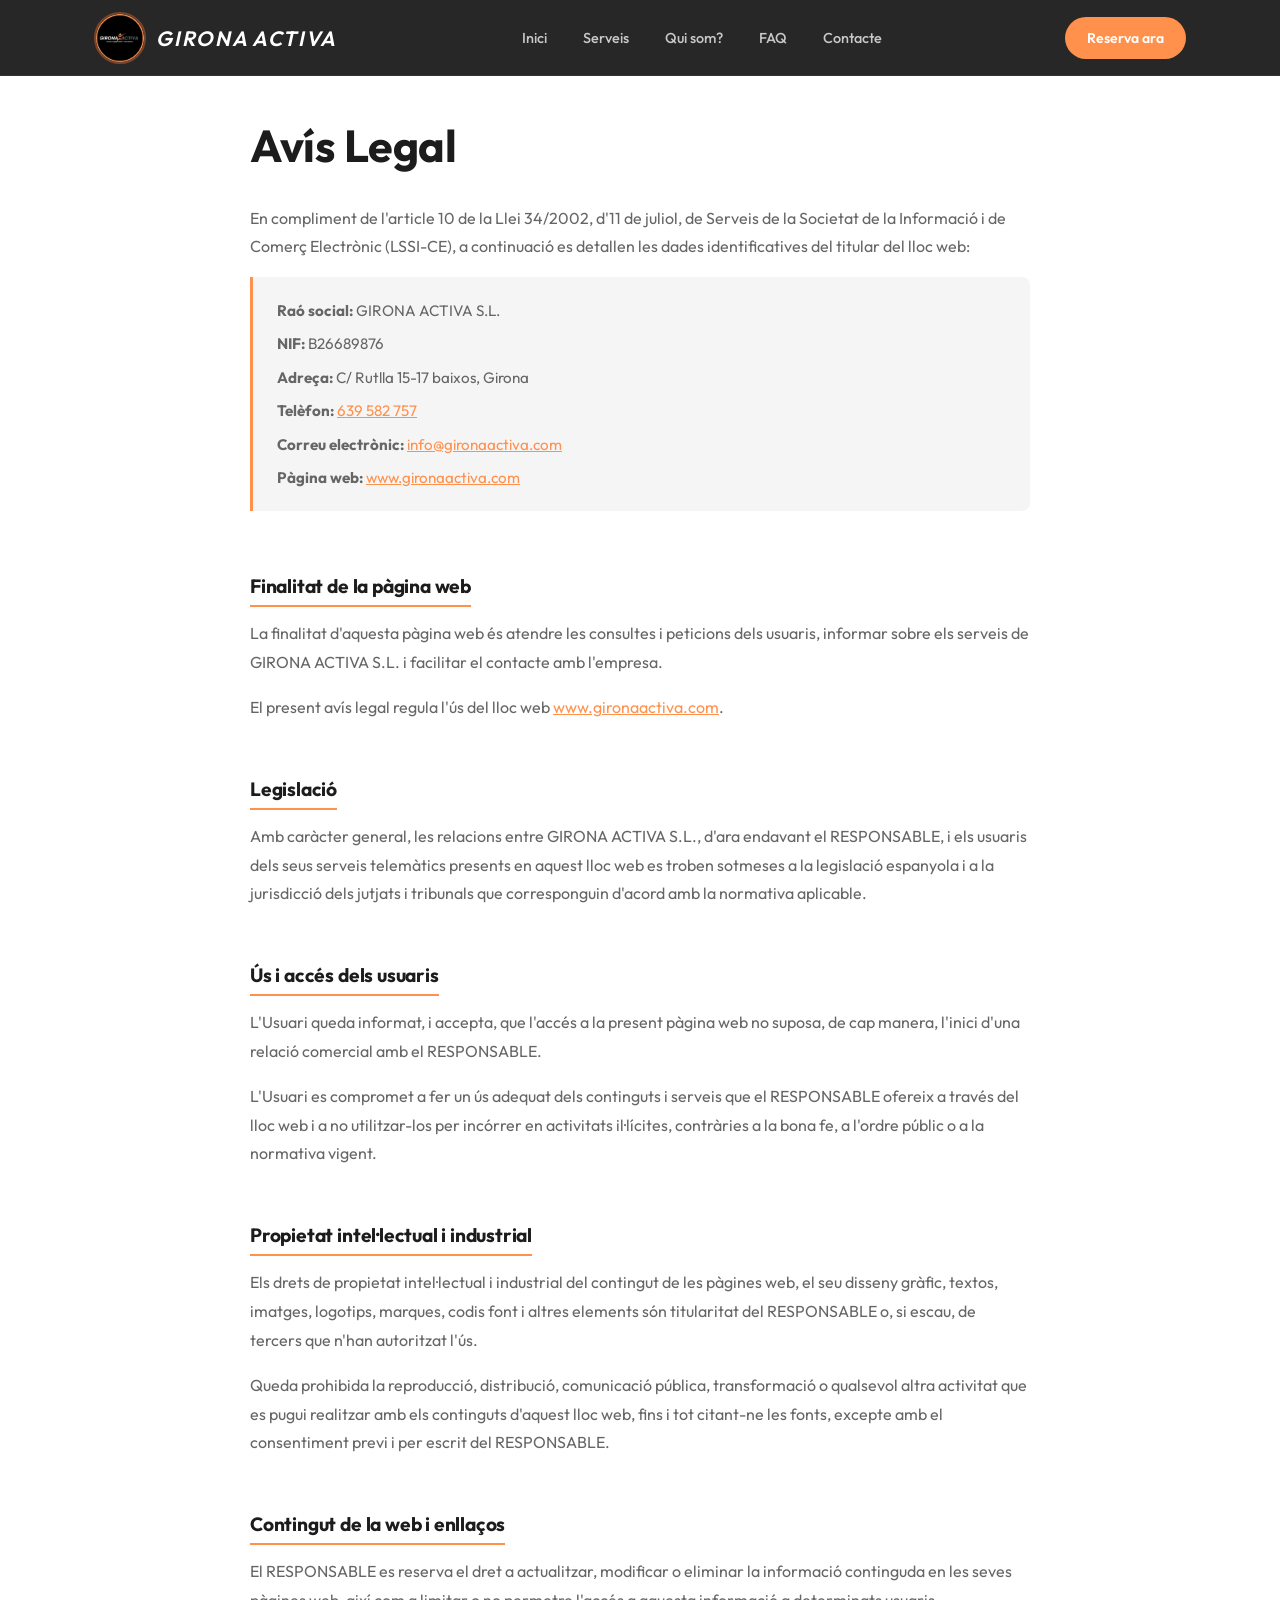
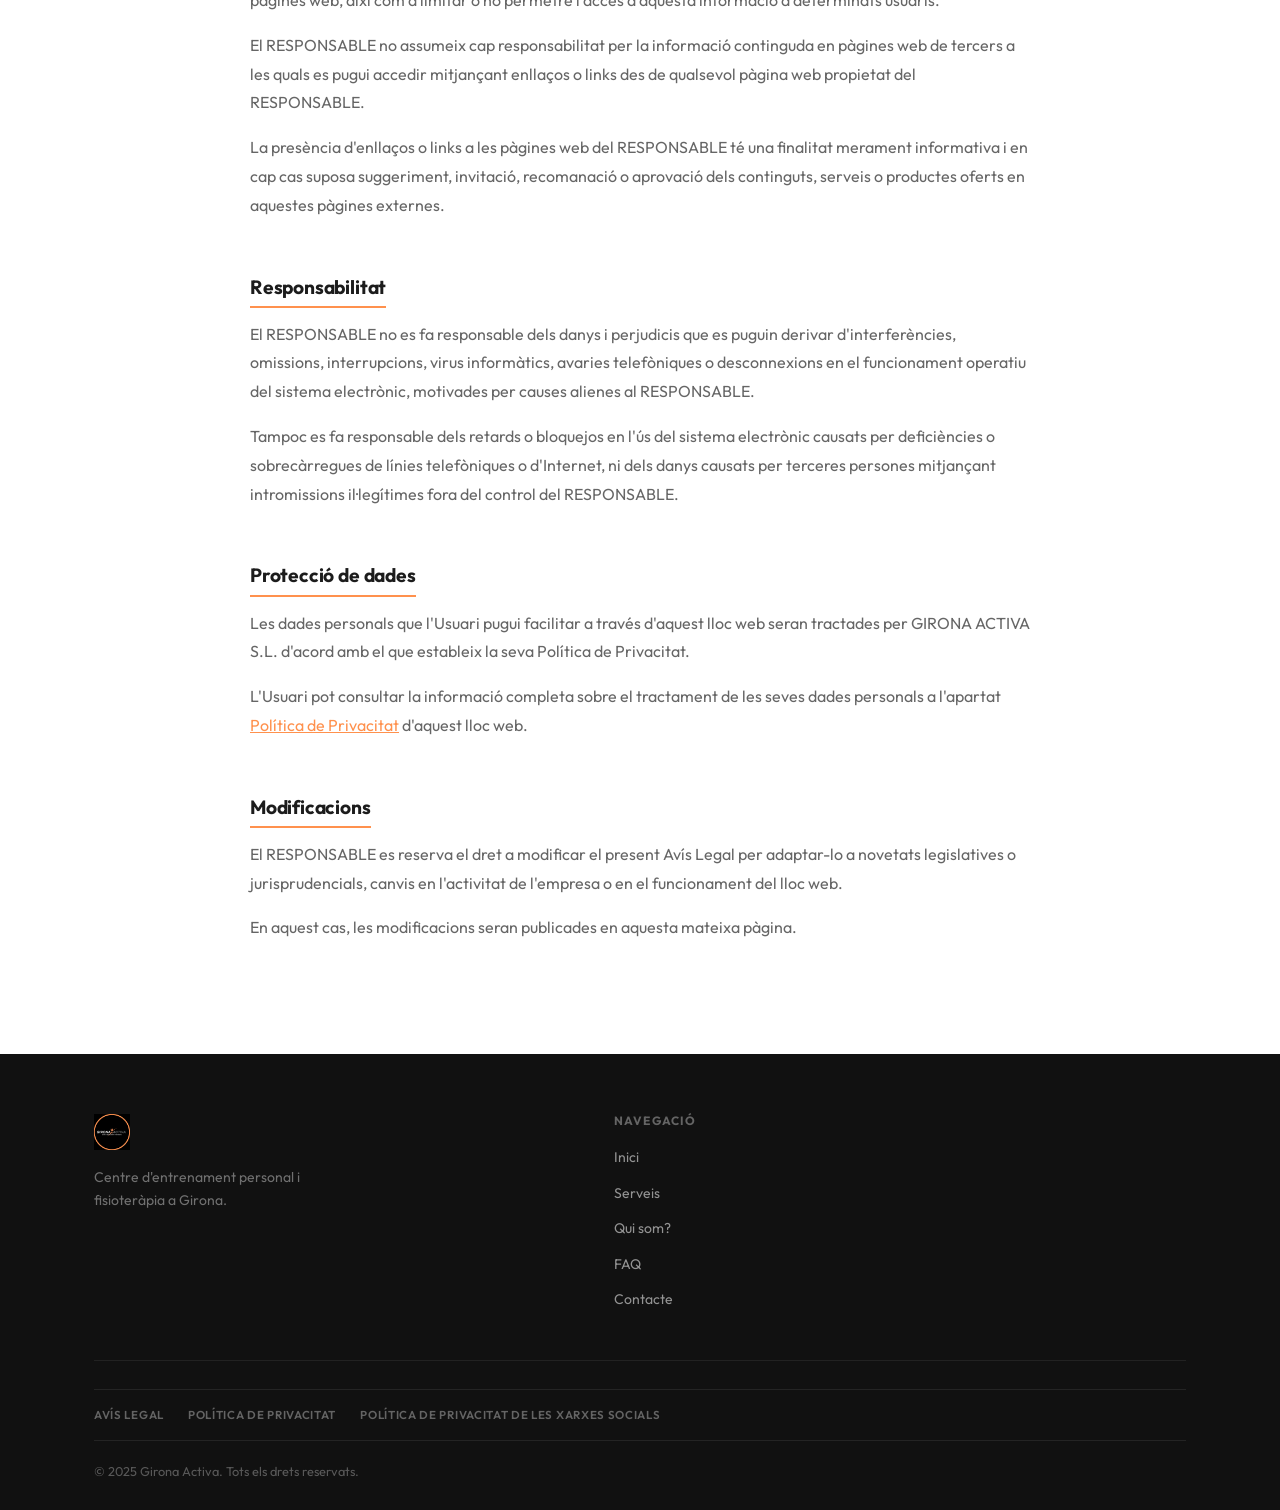
==== avis-legal.html @ 13e56f67 "feat: pàgina Avís Legal + link al footer de totes les pàgines" ====
<!DOCTYPE html>
<html lang="ca">
<head>
  <meta charset="UTF-8" />
  <meta name="viewport" content="width=device-width, initial-scale=1.0" />
  <title>Avís Legal | Girona Activa</title>
  <link rel="icon" href="images/cropped-gironaactivalog.png" />
  <link rel="preconnect" href="https://fonts.googleapis.com" />
  <link rel="preconnect" href="https://fonts.gstatic.com" crossorigin />
  <link href="https://fonts.googleapis.com/css2?family=Outfit:wght@300;400;500;600;700;800&display=swap" rel="stylesheet" />
  <link rel="stylesheet" href="styles.css" />
</head>
<body>

  <!-- NAVBAR -->
  <nav class="navbar">
    <div class="container navbar__inner">
      <a href="index.html" class="navbar__logo">
        <img src="images/cropped-gironaactivalog.png" alt="Girona Activa" />
        <span class="navbar__logo-text">Girona Activa</span>
      </a>
      <ul class="navbar__links" id="nav-links">
        <li><a href="index.html#inici">Inici</a></li>
        <li><a href="index.html#serveis">Serveis</a></li>
        <li><a href="index.html#qui-som">Qui som?</a></li>
        <li><a href="index.html#faq">FAQ</a></li>
        <li><a href="index.html#contacte">Contacte</a></li>
      </ul>
      <a href="index.html#contacte" class="navbar__cta">Reserva ara</a>
      <button class="navbar__toggle" id="nav-toggle" aria-label="Menú">
        <span></span><span></span><span></span>
      </button>
    </div>
  </nav>

  <!-- CONTINGUT -->
  <section class="section politica-section">
    <div class="container">
      <div class="politica__content">

        <h1>Avís Legal</h1>

        <p>En compliment de l'article 10 de la Llei 34/2002, d'11 de juliol, de Serveis de la Societat de la Informació i de Comerç Electrònic (LSSI-CE), a continuació es detallen les dades identificatives del titular del lloc web:</p>

        <div class="politica__contact-box">
          <p><strong>Raó social:</strong> GIRONA ACTIVA S.L.</p>
          <p><strong>NIF:</strong> B26689876</p>
          <p><strong>Adreça:</strong> C/ Rutlla 15-17 baixos, Girona</p>
          <p><strong>Telèfon:</strong> <a href="tel:+34639582757">639 582 757</a></p>
          <p><strong>Correu electrònic:</strong> <a href="mailto:info@gironaactiva.com">info@gironaactiva.com</a></p>
          <p><strong>Pàgina web:</strong> <a href="https://www.gironaactiva.com" target="_blank" rel="noopener noreferrer">www.gironaactiva.com</a></p>
        </div>

        <h2>Finalitat de la pàgina web</h2>
        <p>La finalitat d'aquesta pàgina web és atendre les consultes i peticions dels usuaris, informar sobre els serveis de GIRONA ACTIVA S.L. i facilitar el contacte amb l'empresa.</p>
        <p>El present avís legal regula l'ús del lloc web <a href="https://www.gironaactiva.com" target="_blank" rel="noopener noreferrer">www.gironaactiva.com</a>.</p>

        <h2>Legislació</h2>
        <p>Amb caràcter general, les relacions entre GIRONA ACTIVA S.L., d'ara endavant el RESPONSABLE, i els usuaris dels seus serveis telemàtics presents en aquest lloc web es troben sotmeses a la legislació espanyola i a la jurisdicció dels jutjats i tribunals que corresponguin d'acord amb la normativa aplicable.</p>

        <h2>Ús i accés dels usuaris</h2>
        <p>L'Usuari queda informat, i accepta, que l'accés a la present pàgina web no suposa, de cap manera, l'inici d'una relació comercial amb el RESPONSABLE.</p>
        <p>L'Usuari es compromet a fer un ús adequat dels continguts i serveis que el RESPONSABLE ofereix a través del lloc web i a no utilitzar-los per incórrer en activitats il·lícites, contràries a la bona fe, a l'ordre públic o a la normativa vigent.</p>

        <h2>Propietat intel·lectual i industrial</h2>
        <p>Els drets de propietat intel·lectual i industrial del contingut de les pàgines web, el seu disseny gràfic, textos, imatges, logotips, marques, codis font i altres elements són titularitat del RESPONSABLE o, si escau, de tercers que n'han autoritzat l'ús.</p>
        <p>Queda prohibida la reproducció, distribució, comunicació pública, transformació o qualsevol altra activitat que es pugui realitzar amb els continguts d'aquest lloc web, fins i tot citant-ne les fonts, excepte amb el consentiment previ i per escrit del RESPONSABLE.</p>

        <h2>Contingut de la web i enllaços</h2>
        <p>El RESPONSABLE es reserva el dret a actualitzar, modificar o eliminar la informació continguda en les seves pàgines web, així com a limitar o no permetre l'accés a aquesta informació a determinats usuaris.</p>
        <p>El RESPONSABLE no assumeix cap responsabilitat per la informació continguda en pàgines web de tercers a les quals es pugui accedir mitjançant enllaços o links des de qualsevol pàgina web propietat del RESPONSABLE.</p>
        <p>La presència d'enllaços o links a les pàgines web del RESPONSABLE té una finalitat merament informativa i en cap cas suposa suggeriment, invitació, recomanació o aprovació dels continguts, serveis o productes oferts en aquestes pàgines externes.</p>

        <h2>Responsabilitat</h2>
        <p>El RESPONSABLE no es fa responsable dels danys i perjudicis que es puguin derivar d'interferències, omissions, interrupcions, virus informàtics, avaries telefòniques o desconnexions en el funcionament operatiu del sistema electrònic, motivades per causes alienes al RESPONSABLE.</p>
        <p>Tampoc es fa responsable dels retards o bloquejos en l'ús del sistema electrònic causats per deficiències o sobrecàrregues de línies telefòniques o d'Internet, ni dels danys causats per terceres persones mitjançant intromissions il·legítimes fora del control del RESPONSABLE.</p>

        <h2>Protecció de dades</h2>
        <p>Les dades personals que l'Usuari pugui facilitar a través d'aquest lloc web seran tractades per GIRONA ACTIVA S.L. d'acord amb el que estableix la seva Política de Privacitat.</p>
        <p>L'Usuari pot consultar la informació completa sobre el tractament de les seves dades personals a l'apartat <a href="politica-privacitat.html">Política de Privacitat</a> d'aquest lloc web.</p>

        <h2>Modificacions</h2>
        <p>El RESPONSABLE es reserva el dret a modificar el present Avís Legal per adaptar-lo a novetats legislatives o jurisprudencials, canvis en l'activitat de l'empresa o en el funcionament del lloc web.</p>
        <p>En aquest cas, les modificacions seran publicades en aquesta mateixa pàgina.</p>

      </div>
    </div>
  </section>

  <!-- FOOTER -->
  <footer class="footer">
    <div class="container">
      <div class="footer__top">
        <div>
          <div class="footer__logo">
            <img src="images/cropped-gironaactivalog.png" alt="Girona Activa" />
          </div>
          <p class="footer__tagline">Centre d'entrenament personal i fisioteràpia a Girona.</p>
        </div>
        <div class="footer__col">
          <h4>Navegació</h4>
          <ul>
            <li><a href="index.html#inici">Inici</a></li>
            <li><a href="index.html#serveis">Serveis</a></li>
            <li><a href="index.html#qui-som">Qui som?</a></li>
            <li><a href="index.html#faq">FAQ</a></li>
            <li><a href="index.html#contacte">Contacte</a></li>
          </ul>
        </div>
      </div>
      <div class="footer__legal">
        <a href="avis-legal.html">AVÍS LEGAL</a>
        <a href="politica-privacitat.html">POLÍTICA DE PRIVACITAT</a>
        <a href="politica-xarxes-socials.html">POLÍTICA DE PRIVACITAT DE LES XARXES SOCIALS</a>
      </div>
      <div class="footer__bottom">
        <span class="footer__copy">© 2025 Girona Activa. Tots els drets reservats.</span>
      </div>
    </div>
  </footer>

  <script>
    const toggle = document.getElementById('nav-toggle');
    const links  = document.getElementById('nav-links');
    toggle.addEventListener('click', () => links.classList.toggle('open'));
  </script>

</body>
</html>
---- styles.css ----
/* ===== RESET & BASE ===== */
*, *::before, *::after { box-sizing: border-box; margin: 0; padding: 0; }
html { scroll-behavior: smooth; }
body {
  font-family: 'Outfit', sans-serif;
  font-size: 16px; line-height: 1.6;
  color: #1C1C1C; background: #fff;
  -webkit-font-smoothing: antialiased;
}
img, video { max-width: 100%; display: block; }
a { text-decoration: none; color: inherit; }
ul { list-style: none; }

/* ===== VARIABLES ===== */
:root {
  --orange:  #FF914D;
  --dark:    #1C1C1C;
  --gray:    #666666;
  --light:   #F5F5F5;
  --white:   #ffffff;
  --border:  #E5E5E5;
  --transition: 0.25s ease;
  --radius: 12px;
}

/* ===== TYPOGRAPHY ===== */
h1, h2, h3, h4 {
  font-family: 'Outfit', sans-serif;
  font-weight: 700; line-height: 1.15; letter-spacing: -0.01em;
}
h1 { font-size: clamp(2.4rem, 5vw, 4rem); }
h2 { font-size: clamp(1.8rem, 3.5vw, 2.6rem); }
h3 { font-size: clamp(1.2rem, 2.5vw, 1.5rem); }
p  { color: var(--gray); line-height: 1.75; }

/* ===== LAYOUT ===== */
.container { max-width: 1140px; margin: 0 auto; padding: 0 24px; }
.section { padding: 96px 0; }
.section--gray { background: var(--light); }
.section--dark { background: var(--dark); color: var(--white); }
.section--dark p { color: rgba(255,255,255,0.65); }

.section-header { text-align: center; margin-bottom: 64px; }
.section-header__tag {
  display: inline-block; font-size: 0.75rem; font-weight: 700;
  text-transform: uppercase; letter-spacing: 0.12em;
  color: var(--orange); margin-bottom: 12px;
}
.section-header h2 { margin-bottom: 16px; }
.section-header p { max-width: 560px; margin: 0 auto; }

/* ===== BUTTONS ===== */
.btn {
  display: inline-flex; align-items: center; gap: 8px;
  padding: 14px 30px; border-radius: 50px;
  font-size: 0.95rem; font-weight: 600; cursor: pointer;
  border: none; transition: all var(--transition); font-family: 'Outfit', sans-serif;
}
.btn--primary { background: var(--orange); color: var(--white); }
.btn--primary:hover { background: #e8783a; transform: translateY(-1px); }
.btn--outline { background: transparent; color: var(--white); border: 2px solid rgba(255,255,255,0.4); }
.btn--outline:hover { border-color: var(--white); }
.btn--dark { background: var(--dark); color: var(--white); }
.btn--dark:hover { opacity: 0.85; transform: translateY(-1px); }
.btn--whatsapp { background: #25D366; color: var(--white); }
.btn--whatsapp:hover { background: #1ebe5d; transform: translateY(-1px); }

/* ===== NAVBAR ===== */
.navbar {
  position: fixed; top: 0; left: 0; right: 0; z-index: 1000;
  background: rgba(28,28,28,0.95); backdrop-filter: blur(12px);
  border-bottom: 1px solid rgba(255,255,255,0.06);
  height: 76px;
}
.navbar__inner {
  display: flex; align-items: center; justify-content: space-between;
  height: 76px;
}
.navbar__logo { display: flex; align-items: center; gap: 12px; }
.navbar__logo img {
  height: 52px; width: 52px;
  border-radius: 50%;
  object-fit: cover;
  object-position: center;
  border: 2px solid rgba(240,112,48,0.4);
}
.navbar__logo-text {
  font-family: 'Outfit', sans-serif;
  font-weight: 600; font-size: 1.3rem; letter-spacing: 0.08em;
  text-transform: uppercase;
  color: var(--white); line-height: 1;
  display: inline-block; transform: skewX(-12deg);
}
.navbar__links {
  display: flex; gap: 36px; align-items: center;
}
.navbar__links a {
  color: rgba(255,255,255,0.75); font-size: 0.9rem; font-weight: 500;
  transition: color var(--transition); position: relative;
}
.navbar__links a::after {
  content: ''; position: absolute; bottom: -4px; left: 0; right: 0;
  height: 2px; background: var(--orange); transform: scaleX(0);
  transition: transform var(--transition); border-radius: 2px;
}
.navbar__links a:hover, .navbar__links a.active { color: var(--white); }
.navbar__links a:hover::after, .navbar__links a.active::after { transform: scaleX(1); }
.navbar__cta { background: var(--orange); color: var(--white); padding: 10px 22px; border-radius: 50px; font-size: 0.875rem; font-weight: 600; transition: all var(--transition); }
.navbar__cta:hover { background: #e8783a; transform: translateY(-1px); }
.navbar__toggle { display: none; background: none; border: none; cursor: pointer; flex-direction: column; gap: 5px; }
.navbar__toggle span { display: block; width: 24px; height: 2px; background: var(--white); border-radius: 2px; }

/* ===== HERO ===== */
.hero {
  min-height: 100vh; position: relative;
  display: flex; align-items: center;
  overflow: hidden; padding-top: 76px;
}
.hero__bg {
  position: absolute; inset: 0;
  background-image: url('Images/header_image_GironaActiva.png');
  background-size: cover; background-position: center;
  transform: scale(1.05);
  transition: transform 8s ease;
}
.hero__overlay {
  position: absolute; inset: 0;
  background: linear-gradient(135deg, rgba(28,28,28,0.85) 0%, rgba(28,28,28,0.5) 100%);
}
.hero__content {
  position: relative; z-index: 1;
  max-width: 700px;
}
.hero__brand {
  font-family: 'Outfit', sans-serif;
  font-weight: 600;
  font-size: clamp(4rem, 10vw, 7.5rem);
  color: var(--white);
  letter-spacing: 0.06em;
  text-transform: uppercase;
  transform: skewX(-12deg);
  display: inline-block;
  line-height: 0.9;
  margin-bottom: 20px;
}
.hero__brand span { color: var(--orange); }
.hero__tag {
  display: inline-flex; align-items: center; gap: 8px;
  background: rgba(240,112,48,0.15); border: 1px solid rgba(240,112,48,0.3);
  border-radius: 50px; padding: 6px 16px;
  font-size: 0.8rem; font-weight: 600; color: var(--orange);
  text-transform: uppercase; letter-spacing: 0.08em;
  margin-bottom: 24px;
}
.hero h1 { color: var(--white); margin-bottom: 20px; }
.hero h1 span { color: var(--orange); }
.hero__sub {
  font-size: 1.1rem; color: rgba(255,255,255,0.75);
  max-width: 520px; margin-bottom: 40px;
}
.hero__actions { display: flex; gap: 14px; flex-wrap: wrap; }
.hero__scroll {
  position: absolute; bottom: 36px; left: 50%; transform: translateX(-50%);
  display: flex; flex-direction: column; align-items: center; gap: 8px;
  color: rgba(255,255,255,0.5); font-size: 0.75rem; letter-spacing: 0.1em;
  text-transform: uppercase; z-index: 1;
}
.hero__scroll-line {
  width: 1px; height: 48px;
  background: linear-gradient(to bottom, rgba(255,255,255,0.5), transparent);
  animation: scrollLine 2s ease-in-out infinite;
}
@keyframes scrollLine { 0%,100% { opacity: 1; } 50% { opacity: 0.3; } }

/* ===== PER QUÈ SECTION ===== */
.perque__grid {
  display: grid; grid-template-columns: repeat(5, 1fr); gap: 24px;
}
.perque__card {
  background: var(--white); border: 1px solid var(--border);
  border-radius: var(--radius); padding: 32px 24px;
  text-align: center; transition: all var(--transition);
}
.perque__card:hover { border-color: var(--orange); transform: translateY(-4px); box-shadow: 0 12px 32px rgba(240,112,48,0.1); }
.perque__icon {
  width: 56px; height: 56px; border-radius: 14px;
  background: rgba(240,112,48,0.1); display: flex; align-items: center;
  justify-content: center; margin: 0 auto 16px; font-size: 1.5rem;
}
.perque__card h3 { font-size: 1rem; margin-bottom: 10px; color: var(--dark); }
.perque__card p { font-size: 0.875rem; }

/* ===== SERVEIS ===== */
.serveis__grid {
  display: grid; grid-template-columns: repeat(2, 1fr); gap: 32px;
}
.servei-card {
  border-radius: var(--radius); overflow: hidden;
  border: 1px solid var(--border); transition: all var(--transition);
  display: flex; flex-direction: column;
}
.servei-card:hover { transform: translateY(-4px); box-shadow: 0 16px 40px rgba(0,0,0,0.1); }
.servei-card__img {
  width: 100%; height: 240px; object-fit: cover;
}
.servei-card__body { padding: 28px; flex: 1; display: flex; flex-direction: column; }
.servei-card__tag {
  font-size: 0.72rem; font-weight: 700; text-transform: uppercase;
  letter-spacing: 0.1em; color: var(--orange); margin-bottom: 10px;
}
.servei-card__body h3 { margin-bottom: 12px; color: var(--dark); }
.servei-card__body p { font-size: 0.9rem; flex: 1; margin-bottom: 20px; }
.servei-card__link {
  display: inline-flex; align-items: center; gap: 6px;
  font-size: 0.875rem; font-weight: 600; color: var(--orange);
  transition: gap var(--transition);
}
.servei-card__link:hover { gap: 10px; }

/* ===== EQUIP ===== */
.equip__grid {
  display: grid; grid-template-columns: repeat(4, 1fr); gap: 20px;
}
.membre-card { border-radius: var(--radius); overflow: hidden; background: rgba(255,255,255,0.05); border: 1px solid rgba(255,255,255,0.08); }
.membre-card__video {
  width: 100%; aspect-ratio: 9/16;
  object-fit: cover; display: block; background: #111;
}
.membre-card__body { padding: 24px; }
.membre-card__name { font-family: 'Outfit', sans-serif; font-size: 1.3rem; font-weight: 700; color: var(--white); margin-bottom: 4px; }
.membre-card__role { font-size: 0.85rem; color: var(--orange); font-weight: 600; text-transform: uppercase; letter-spacing: 0.06em; }

/* ===== FAQ ===== */
.faq__list { max-width: 800px; margin: 0 auto; display: flex; flex-direction: column; gap: 12px; }
.faq__item {
  border: 1px solid var(--border); border-radius: var(--radius);
  overflow: hidden; transition: border-color var(--transition);
}
.faq__item.open { border-color: var(--orange); }
.faq__question {
  width: 100%; background: none; border: none; cursor: pointer;
  display: flex; justify-content: space-between; align-items: center;
  padding: 20px 24px; text-align: left; font-family: 'Outfit', sans-serif;
  font-size: 1.05rem; font-weight: 600; color: var(--dark);
  transition: color var(--transition);
}
.faq__item.open .faq__question { color: var(--orange); }
.faq__icon { font-size: 1.3rem; flex-shrink: 0; transition: transform var(--transition); color: var(--gray); }
.faq__item.open .faq__icon { transform: rotate(45deg); color: var(--orange); }
.faq__answer {
  max-height: 0; overflow: hidden;
  transition: max-height 0.35s ease, padding 0.35s ease;
  padding: 0 24px;
}
.faq__item.open .faq__answer { max-height: 300px; padding: 0 24px 20px; }
.faq__answer p { font-size: 0.9rem; }

/* ===== CONTACTE ===== */
.valoracio-banner {
  display: flex; gap: 24px; align-items: flex-start;
  background: rgba(255,145,77,0.1); border: 1px solid rgba(255,145,77,0.35);
  border-radius: 16px; padding: 28px 32px; margin-bottom: 40px;
}
.valoracio-banner__icon { font-size: 2rem; line-height: 1; flex-shrink: 0; }
.valoracio-banner__body { flex: 1; }
.valoracio-banner__header {
  display: flex; align-items: center; justify-content: space-between;
  margin-bottom: 12px; gap: 16px; flex-wrap: wrap;
}
.valoracio-banner__title {
  font-family: 'Outfit', sans-serif; font-weight: 700;
  font-size: 1.15rem; color: var(--dark);
}
.valoracio-banner__preu {
  font-family: 'Outfit', sans-serif; font-weight: 800;
  font-size: 1.3rem; color: var(--orange);
  background: rgba(255,145,77,0.15); border-radius: 50px;
  padding: 4px 16px;
}
.valoracio-banner__body p { font-size: 0.9rem; color: var(--gray); margin-bottom: 8px; }
.valoracio-banner__body p:last-child { margin-bottom: 0; }

.contacte__grid {
  display: grid; grid-template-columns: 1.4fr 1fr; gap: 64px; align-items: start;
}
.contact-form { background: var(--white); border-radius: 20px; padding: 48px; box-shadow: 0 4px 40px rgba(0,0,0,0.08); }
.contact-form h3 { font-size: 1.5rem; margin-bottom: 8px; }
.contact-form > p { margin-bottom: 32px; font-size: 0.9rem; }
.form-row { display: grid; grid-template-columns: 1fr 1fr; gap: 16px; }
.form-group { display: flex; flex-direction: column; gap: 6px; margin-bottom: 18px; }
.form-group label { font-size: 0.82rem; font-weight: 600; color: var(--dark); }
.form-group input,
.form-group select,
.form-group textarea {
  border: 1.5px solid var(--border); border-radius: 10px;
  padding: 12px 16px; font-size: 0.9rem; font-family: 'Outfit', sans-serif;
  color: var(--dark); transition: border-color var(--transition);
  background: #fafafa; outline: none;
}
.form-group input:focus,
.form-group select:focus,
.form-group textarea:focus { border-color: var(--orange); background: var(--white); }
.form-group textarea { resize: vertical; min-height: 90px; }
.radio-group { display: flex; flex-direction: column; gap: 10px; }
.radio-option { display: flex; align-items: center; gap: 10px; cursor: pointer; }
.radio-option input[type="radio"] { accent-color: var(--orange); width: 16px; height: 16px; }
.radio-option span { font-size: 0.875rem; color: var(--dark); }
.form-submit { width: 100%; margin-top: 8px; padding: 16px; font-size: 1rem; border-radius: 12px; }
@keyframes successIn {
  from { opacity: 0; transform: translateY(12px) scale(0.97); }
  to   { opacity: 1; transform: translateY(0)    scale(1); }
}
.form-success {
  display: none;
  background: rgba(255, 145, 77, 0.15);
  border: 1px solid rgba(255, 145, 77, 0.4);
  border-radius: 12px;
  padding: 24px 28px;
  text-align: center;
  margin-top: 16px;
}
.form-success.visible {
  display: block;
  animation: successIn 0.4s cubic-bezier(0.34, 1.56, 0.64, 1) both;
}
.form-success p {
  font-family: 'Outfit', sans-serif;
  font-size: 1rem; font-weight: 600;
  color: var(--orange); margin: 0;
}

.contact-info { padding-top: 8px; }
.contact-info h3 { font-size: 1.5rem; margin-bottom: 8px; color: var(--dark); }
.contact-info > p { margin-bottom: 32px; font-size: 0.9rem; }
.contact-detail { display: flex; gap: 16px; align-items: flex-start; margin-bottom: 24px; }
.contact-detail__icon {
  width: 44px; height: 44px; border-radius: 10px;
  background: rgba(240,112,48,0.1); display: flex; align-items: center;
  justify-content: center; flex-shrink: 0; font-size: 1.1rem;
}
.contact-detail__text h4 { font-family: 'Outfit', sans-serif; font-size: 1rem; font-weight: 600; color: var(--dark); margin-bottom: 2px; }
.contact-detail__text p, .contact-detail__text a { font-size: 0.875rem; color: var(--gray); }
.contact-detail__text a:hover { color: var(--orange); }
.contact-whatsapp { margin-top: 36px; }
.contact-whatsapp p { font-size: 0.85rem; margin-bottom: 14px; }

/* ===== FOOTER ===== */
.footer { background: #111; color: var(--white); padding: 60px 0 28px; }
.footer__top {
  display: grid; grid-template-columns: 1.8fr 1fr 1fr; gap: 48px;
  padding-bottom: 48px; border-bottom: 1px solid rgba(255,255,255,0.07);
  margin-bottom: 28px;
}
.footer__logo { display: flex; align-items: center; gap: 10px; margin-bottom: 16px; }
.footer__logo img { height: 36px; width: auto; }
.footer__tagline { font-size: 0.875rem; color: rgba(255,255,255,0.4); max-width: 260px; line-height: 1.65; }
.footer__col h4 { font-size: 0.75rem; font-weight: 700; text-transform: uppercase; letter-spacing: 0.1em; color: rgba(255,255,255,0.35); margin-bottom: 16px; }
.footer__col ul { display: flex; flex-direction: column; gap: 10px; }
.footer__col a { font-size: 0.875rem; color: rgba(255,255,255,0.55); transition: color var(--transition); }
.footer__col a:hover { color: var(--white); }
.footer__legal {
  display: flex; gap: 24px; flex-wrap: wrap;
  padding: 16px 0; border-top: 1px solid rgba(255,255,255,0.08);
  margin-top: 24px;
}
.footer__legal a {
  font-size: 0.72rem; font-weight: 600; letter-spacing: 0.06em;
  color: rgba(255,255,255,0.35);
  transition: color var(--transition);
}
.footer__legal a:hover { color: var(--orange); }
.footer__bottom { display: flex; justify-content: space-between; align-items: center; border-top: 1px solid rgba(255,255,255,0.08); padding-top: 20px; }

/* ===== PÀGINES DE POLÍTICA ===== */
.politica-section { padding-top: 120px; }
.politica__content { max-width: 780px; margin: 0 auto; }
.politica__content h1 { font-size: clamp(1.8rem, 4vw, 2.8rem); margin-bottom: 32px; color: var(--dark); }
.politica__content h2 { font-size: 1.2rem; font-weight: 700; color: var(--dark); margin-top: 40px; margin-bottom: 12px; padding-bottom: 8px; border-bottom: 2px solid var(--orange); display: inline-block; }
.politica__content p { color: var(--gray); line-height: 1.8; margin-bottom: 16px; }
.politica__content ul { margin: 0 0 20px 0; padding-left: 0; list-style: none; display: flex; flex-direction: column; gap: 10px; }
.politica__content ul li { color: var(--gray); line-height: 1.7; padding-left: 20px; position: relative; font-size: 0.95rem; }
.politica__content ul li::before { content: '—'; position: absolute; left: 0; color: var(--orange); font-weight: 700; }
.politica__content a { color: var(--orange); text-decoration: underline; }
.politica__content a:hover { color: var(--dark); }
.politica__contact-box { background: var(--light); border-left: 3px solid var(--orange); border-radius: 0 8px 8px 0; padding: 20px 24px; margin: 16px 0 24px; }
.politica__contact-box p { margin-bottom: 6px; font-size: 0.95rem; }
.politica__contact-box p:last-child { margin-bottom: 0; }
.footer__copy { font-size: 0.8rem; color: rgba(255,255,255,0.3); }
.footer__social { display: flex; gap: 10px; }
.footer__social a {
  width: 36px; height: 36px; border-radius: 8px;
  border: 1px solid rgba(255,255,255,0.12);
  display: flex; align-items: center; justify-content: center;
  font-size: 0.85rem; color: rgba(255,255,255,0.5);
  transition: all var(--transition);
}
.footer__social a:hover { background: var(--orange); border-color: var(--orange); color: var(--white); }

/* ===== RESPONSIVE ===== */
@media (max-width: 1024px) {
  .perque__grid { grid-template-columns: repeat(3, 1fr); }
}
@media (max-width: 768px) {
  .section { padding: 64px 0; }
  .navbar__links { display: none; flex-direction: column; position: absolute; top: 70px; left: 0; right: 0; background: rgba(28,28,28,0.98); padding: 24px; gap: 20px; }
  .navbar__links.open { display: flex; }
  .navbar__toggle { display: flex; }
  .navbar__cta { display: none; }
  .perque__grid { grid-template-columns: repeat(2, 1fr); }
  .serveis__grid { grid-template-columns: 1fr; }
  .equip__grid { grid-template-columns: repeat(2, 1fr); }
  .contacte__grid { grid-template-columns: 1fr; }
  .contact-form { padding: 32px 24px; }
  .form-row { grid-template-columns: 1fr; }
  .footer__top { grid-template-columns: 1fr; gap: 32px; }
  .footer__bottom { flex-direction: column; gap: 16px; text-align: center; }
}
@media (max-width: 480px) {
  .perque__grid { grid-template-columns: 1fr; }
  .hero__actions { flex-direction: column; }
}

/* ===== HERO LOAD ANIMATIONS ===== */
@keyframes heroFadeUp {
  from { opacity: 0; transform: translateY(28px) skewX(-12deg); }
  to   { opacity: 1; transform: translateY(0)    skewX(-12deg); }
}
@keyframes fadeUp {
  from { opacity: 0; transform: translateY(24px); }
  to   { opacity: 1; transform: translateY(0); }
}
.hero__tag    { animation: fadeUp  0.6s ease both; animation-delay: 0.1s; }
.hero__brand  { animation: heroFadeUp 0.7s ease both; animation-delay: 0.3s; }
.hero h1      { animation: fadeUp  0.7s ease both; animation-delay: 0.6s; }
.hero p       { animation: fadeUp  0.6s ease both; animation-delay: 0.85s; }
.hero__actions { animation: fadeUp 0.6s ease both; animation-delay: 1.05s; }

/* ===== SCROLL ANIMATIONS ===== */
.reveal {
  opacity: 0;
  transform: translateY(32px);
  transition: opacity 0.65s ease, transform 0.65s ease;
}
.reveal.visible {
  opacity: 1;
  transform: translateY(0);
}
/* Delay escalonat per targetes en fila */
.reveal-delay-1 { transition-delay: 0.1s; }
.reveal-delay-2 { transition-delay: 0.2s; }
.reveal-delay-3 { transition-delay: 0.3s; }
.reveal-delay-4 { transition-delay: 0.4s; }
/* Els elements del hero ja tenen la seva pròpia animació de càrrega */
.hero .reveal { opacity: 1; transform: none; transition: none; }
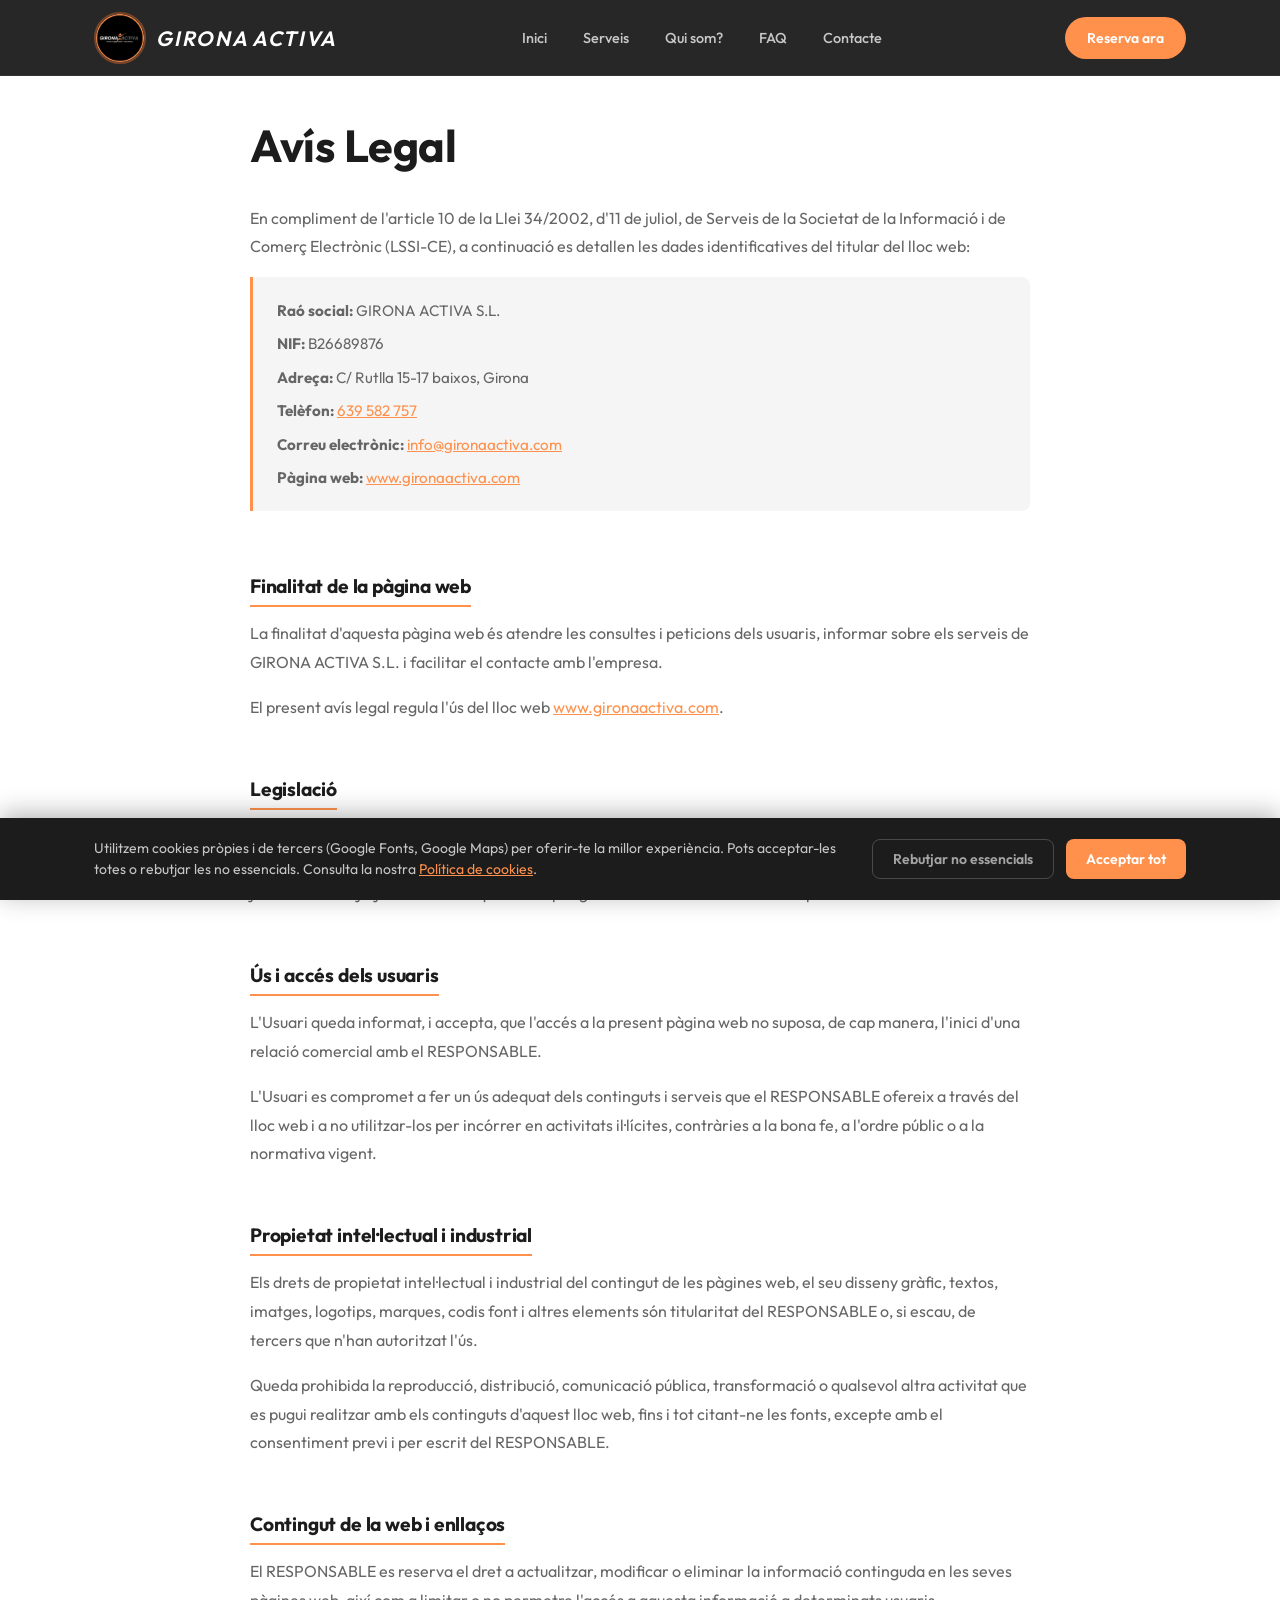
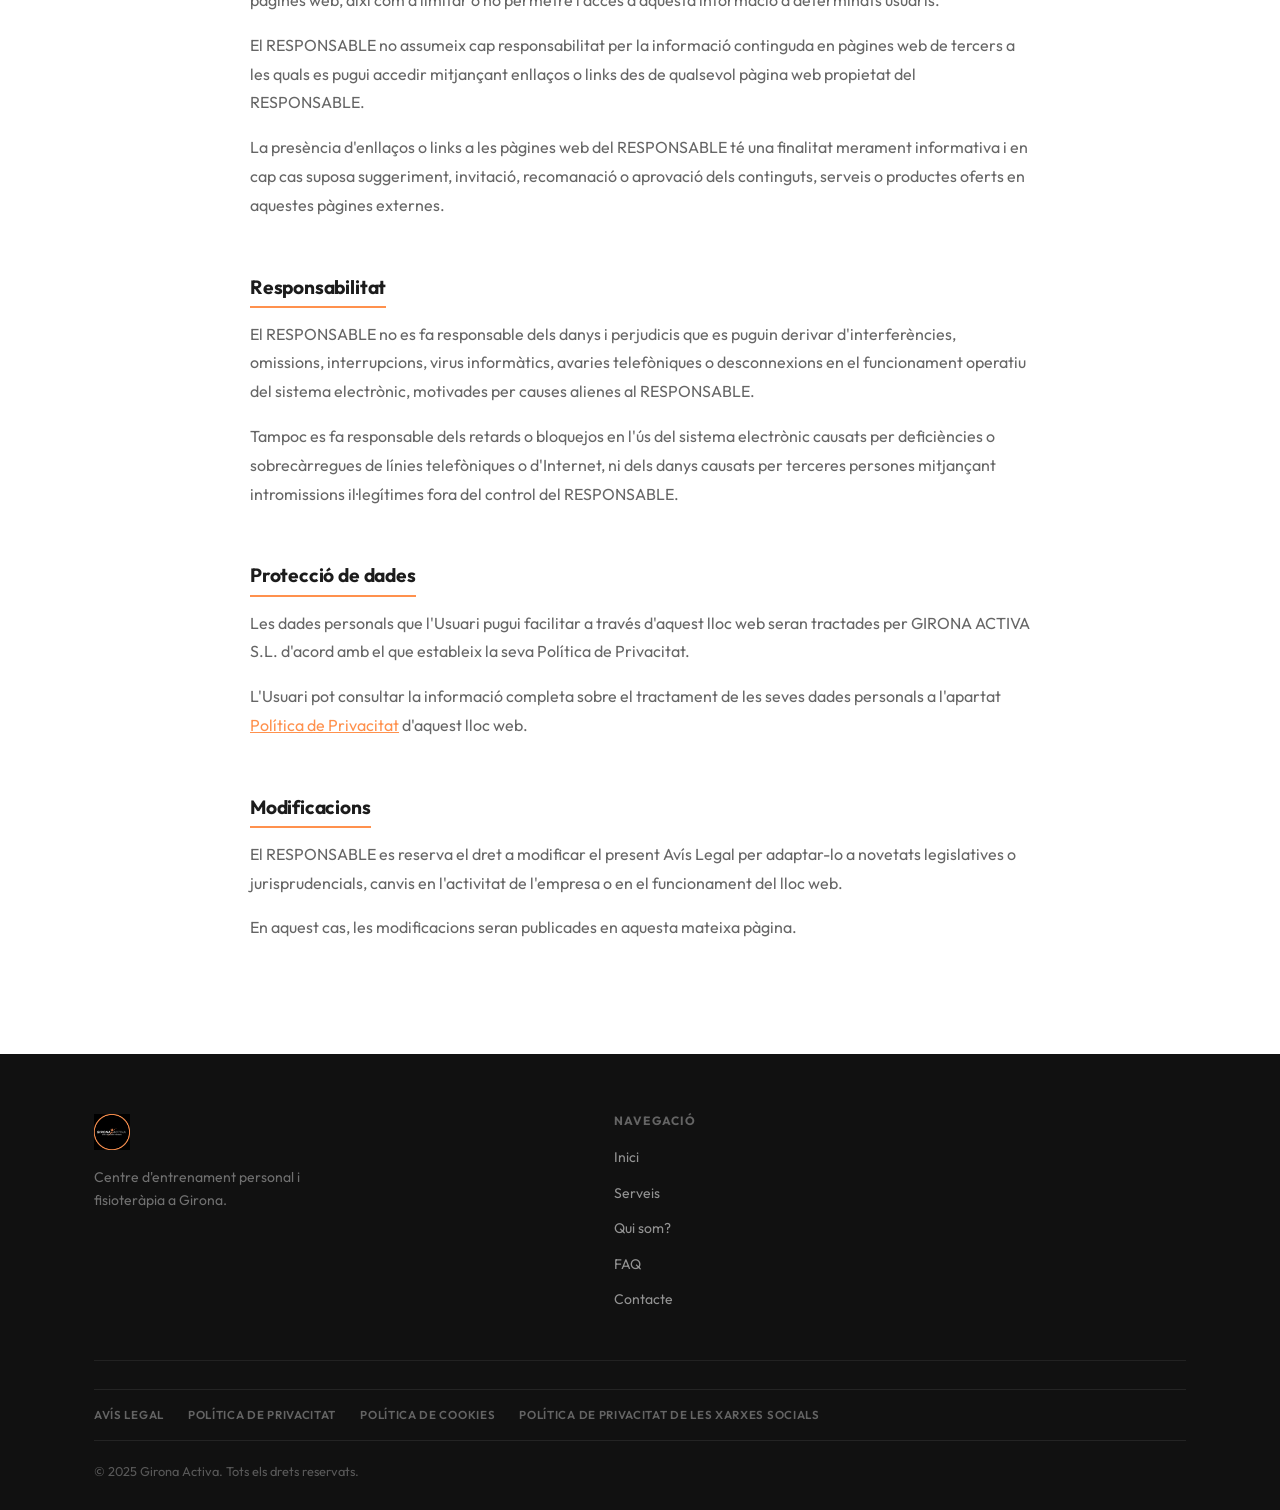
==== commit cb965a5c: "feat: banner cookies, política de cookies i checkbox RGPD al formulari Co-Authored-By: Claude Sonnet" ====
--- a/avis-legal.html
+++ b/avis-legal.html
@@ -111,6 +111,7 @@
       <div class="footer__legal">
         <a href="avis-legal.html">AVÍS LEGAL</a>
         <a href="politica-privacitat.html">POLÍTICA DE PRIVACITAT</a>
+        <a href="politica-cookies.html">POLÍTICA DE COOKIES</a>
         <a href="politica-xarxes-socials.html">POLÍTICA DE PRIVACITAT DE LES XARXES SOCIALS</a>
       </div>
       <div class="footer__bottom">
@@ -119,10 +120,37 @@
     </div>
   </footer>
 
+  <div class="cookie-banner" id="cookie-banner" role="dialog" aria-label="Avís de cookies">
+    <div class="container">
+      <div class="cookie-banner__inner">
+        <p class="cookie-banner__text">
+          Utilitzem cookies pròpies i de tercers (Google Fonts, Google Maps) per oferir-te la millor experiència. Pots acceptar-les totes o rebutjar les no essencials. Consulta la nostra <a href="politica-cookies.html">Política de cookies</a>.
+        </p>
+        <div class="cookie-banner__actions">
+          <button class="cookie-banner__btn cookie-banner__btn--reject" id="cookie-reject">Rebutjar no essencials</button>
+          <button class="cookie-banner__btn cookie-banner__btn--accept" id="cookie-accept">Acceptar tot</button>
+        </div>
+      </div>
+    </div>
+  </div>
+
   <script>
     const toggle = document.getElementById('nav-toggle');
     const links  = document.getElementById('nav-links');
     toggle.addEventListener('click', () => links.classList.toggle('open'));
+
+    const cookieBanner = document.getElementById('cookie-banner');
+    if (!localStorage.getItem('cookie-consent')) {
+      setTimeout(() => cookieBanner.classList.add('visible'), 800);
+    }
+    document.getElementById('cookie-accept').addEventListener('click', () => {
+      localStorage.setItem('cookie-consent', 'accepted');
+      cookieBanner.classList.remove('visible');
+    });
+    document.getElementById('cookie-reject').addEventListener('click', () => {
+      localStorage.setItem('cookie-consent', 'rejected');
+      cookieBanner.classList.remove('visible');
+    });
   </script>
 
 </body>
--- a/styles.css
+++ b/styles.css
@@ -256,29 +256,67 @@
 .faq__answer p { font-size: 0.9rem; }
 
 /* ===== CONTACTE ===== */
-.valoracio-banner {
-  display: flex; gap: 24px; align-items: flex-start;
-  background: rgba(255,145,77,0.1); border: 1px solid rgba(255,145,77,0.35);
-  border-radius: 16px; padding: 28px 32px; margin-bottom: 40px;
-}
-.valoracio-banner__icon { font-size: 2rem; line-height: 1; flex-shrink: 0; }
-.valoracio-banner__body { flex: 1; }
-.valoracio-banner__header {
-  display: flex; align-items: center; justify-content: space-between;
-  margin-bottom: 12px; gap: 16px; flex-wrap: wrap;
-}
-.valoracio-banner__title {
-  font-family: 'Outfit', sans-serif; font-weight: 700;
-  font-size: 1.15rem; color: var(--dark);
-}
-.valoracio-banner__preu {
-  font-family: 'Outfit', sans-serif; font-weight: 800;
-  font-size: 1.3rem; color: var(--orange);
-  background: rgba(255,145,77,0.15); border-radius: 50px;
-  padding: 4px 16px;
-}
-.valoracio-banner__body p { font-size: 0.9rem; color: var(--gray); margin-bottom: 8px; }
-.valoracio-banner__body p:last-child { margin-bottom: 0; }
+/* Valoració card */
+.valoracio-card {
+  display: grid; grid-template-columns: 1fr 0.8fr;
+  min-height: 340px; border-radius: 20px; overflow: hidden;
+  background: var(--dark); margin-bottom: 48px;
+  box-shadow: 0 12px 48px rgba(0,0,0,0.15);
+}
+.valoracio-card__text {
+  padding: 44px 48px; display: flex; flex-direction: column; justify-content: center; gap: 0;
+}
+.valoracio-card__tag {
+  display: inline-block; font-size: 0.72rem; font-weight: 700;
+  text-transform: uppercase; letter-spacing: 0.12em;
+  color: var(--orange); margin-bottom: 12px;
+}
+.valoracio-card__title {
+  font-size: clamp(1.3rem, 2.5vw, 1.7rem); font-weight: 700;
+  color: var(--white); line-height: 1.2; margin-bottom: 14px;
+}
+.valoracio-card__intro {
+  font-size: 0.9rem; color: rgba(255,255,255,0.6);
+  line-height: 1.7; margin-bottom: 20px;
+}
+.valoracio-card__list {
+  list-style: none; padding: 0; margin: 0 0 24px;
+  display: flex; flex-direction: column; gap: 9px;
+}
+.valoracio-card__list li {
+  font-size: 0.875rem; color: rgba(255,255,255,0.75);
+  display: flex; align-items: center; gap: 10px; line-height: 1.4;
+}
+.valoracio-card__dot {
+  width: 6px; height: 6px; border-radius: 50%;
+  background: var(--orange); flex-shrink: 0;
+}
+.valoracio-card__footer { display: flex; align-items: center; gap: 20px; margin-top: auto; }
+.valoracio-card__preu { display: flex; flex-direction: column; gap: 2px; }
+.valoracio-card__preu-num {
+  font-size: 2rem; font-weight: 800; color: var(--orange); line-height: 1;
+}
+.valoracio-card__preu-desc {
+  font-size: 0.78rem; color: rgba(255,255,255,0.4); font-style: italic;
+}
+.valoracio-card__img-wrap {
+  position: relative; overflow: hidden;
+}
+.valoracio-card__img-wrap img {
+  width: 100%; height: 100%; object-fit: cover; object-position: center; display: block;
+}
+.valoracio-card__img-wrap::before {
+  content: ''; position: absolute; inset: 0; z-index: 1;
+  background: linear-gradient(to right, var(--dark) 0%, var(--dark) 25%, transparent 75%);
+}
+@media (max-width: 768px) {
+  .valoracio-card { grid-template-columns: 1fr; }
+  .valoracio-card__img-wrap { height: 220px; }
+  .valoracio-card__img-wrap::before {
+    background: linear-gradient(to bottom, transparent 0%, var(--dark) 90%);
+  }
+  .valoracio-card__text { padding: 32px 28px; }
+}
 
 .contacte__grid {
   display: grid; grid-template-columns: 1.4fr 1fr; gap: 64px; align-items: start;
@@ -370,6 +408,37 @@
 }
 .footer__legal a:hover { color: var(--orange); }
 .footer__bottom { display: flex; justify-content: space-between; align-items: center; border-top: 1px solid rgba(255,255,255,0.08); padding-top: 20px; }
+
+/* ===== MAPA ===== */
+.mapa__wrapper {
+  border-radius: var(--radius);
+  overflow: hidden;
+  box-shadow: 0 8px 40px rgba(0,0,0,0.3);
+}
+.mapa__wrapper iframe {
+  width: 100%; height: 460px;
+  display: block; border: none;
+}
+@media (max-width: 768px) {
+  .mapa__wrapper iframe { height: 320px; }
+}
+
+/* ===== EU BANNER ===== */
+.eu-banner {
+  background: var(--white);
+  border-top: 1px solid var(--border);
+  border-bottom: 1px solid var(--border);
+  padding: 32px 0;
+}
+.eu-banner__logos {
+  display: flex; align-items: center; justify-content: center;
+  gap: 48px; flex-wrap: wrap;
+}
+.eu-banner__logos img { height: 60px; width: auto; object-fit: contain; }
+@media (max-width: 600px) {
+  .eu-banner__logos { gap: 28px; }
+  .eu-banner__logos img { height: 44px; }
+}
 
 /* ===== PÀGINES DE POLÍTICA ===== */
 .politica-section { padding-top: 120px; }
@@ -452,3 +521,74 @@
 .reveal-delay-4 { transition-delay: 0.4s; }
 /* Els elements del hero ja tenen la seva pròpia animació de càrrega */
 .hero .reveal { opacity: 1; transform: none; transition: none; }
+
+/* ===== COOKIE BANNER ===== */
+.cookie-banner {
+  position: fixed;
+  bottom: 0; left: 0; right: 0;
+  background: var(--dark);
+  color: var(--white);
+  z-index: 9999;
+  padding: 20px 0;
+  box-shadow: 0 -4px 24px rgba(0,0,0,0.3);
+  transform: translateY(100%);
+  transition: transform 0.4s ease;
+}
+.cookie-banner.visible { transform: translateY(0); }
+.cookie-banner__inner {
+  display: flex;
+  align-items: center;
+  gap: 24px;
+  flex-wrap: wrap;
+}
+.cookie-banner__text {
+  flex: 1;
+  min-width: 200px;
+  font-size: 0.875rem;
+  line-height: 1.5;
+  color: rgba(255,255,255,0.75);
+}
+.cookie-banner__text a { color: var(--orange); text-decoration: underline; }
+.cookie-banner__actions { display: flex; gap: 12px; flex-shrink: 0; flex-wrap: wrap; }
+.cookie-banner__btn {
+  padding: 10px 20px;
+  border-radius: 8px;
+  font-family: 'Outfit', sans-serif;
+  font-size: 0.875rem;
+  font-weight: 600;
+  cursor: pointer;
+  border: none;
+  transition: var(--transition);
+  white-space: nowrap;
+}
+.cookie-banner__btn--reject {
+  background: transparent;
+  color: rgba(255,255,255,0.6);
+  border: 1px solid rgba(255,255,255,0.2);
+}
+.cookie-banner__btn--reject:hover { background: rgba(255,255,255,0.08); color: var(--white); }
+.cookie-banner__btn--accept { background: var(--orange); color: var(--white); }
+.cookie-banner__btn--accept:hover { background: #e8803d; }
+
+/* ===== RGPD CHECKBOX ===== */
+.form-check {
+  display: flex;
+  align-items: flex-start;
+  gap: 10px;
+  margin-bottom: 20px;
+}
+.form-check input[type="checkbox"] {
+  width: 18px;
+  height: 18px;
+  margin-top: 2px;
+  flex-shrink: 0;
+  accent-color: var(--orange);
+  cursor: pointer;
+}
+.form-check label {
+  font-size: 0.875rem;
+  color: var(--gray);
+  line-height: 1.5;
+  cursor: pointer;
+}
+.form-check label a { color: var(--orange); text-decoration: underline; }
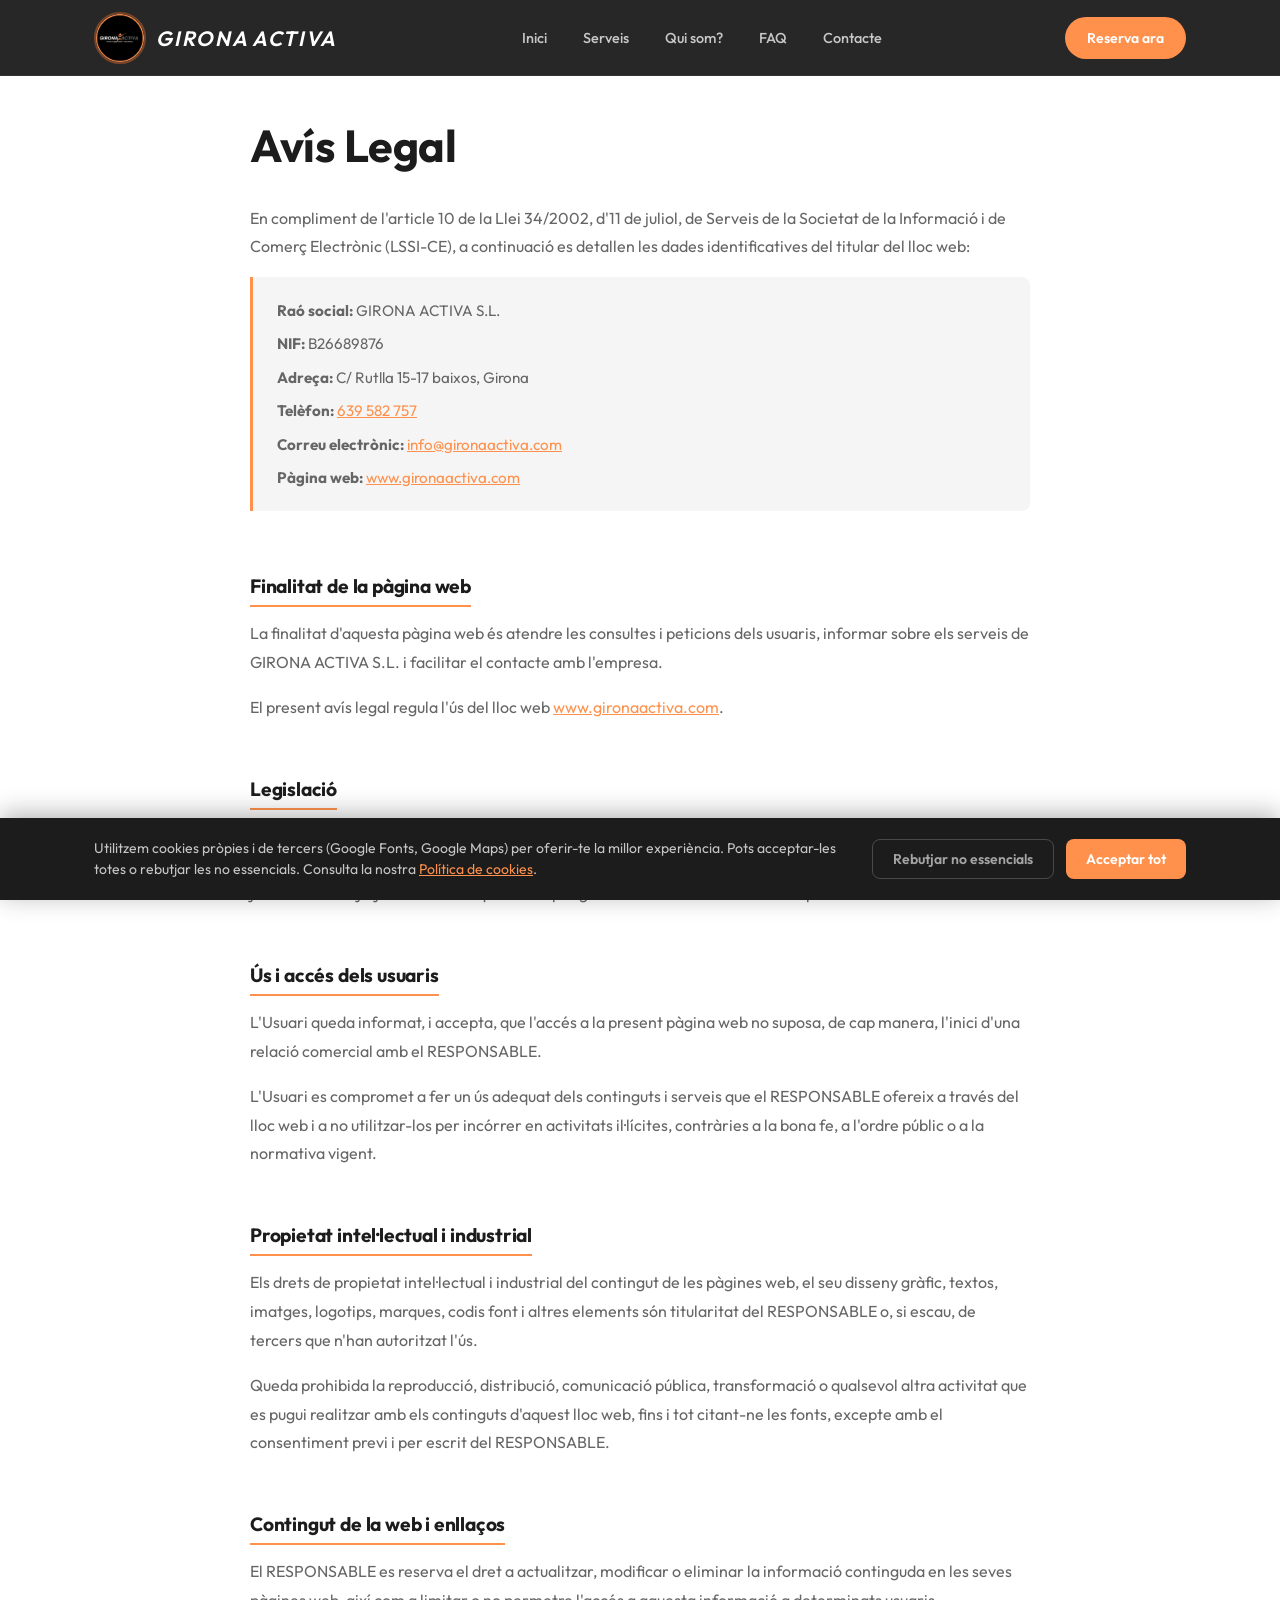
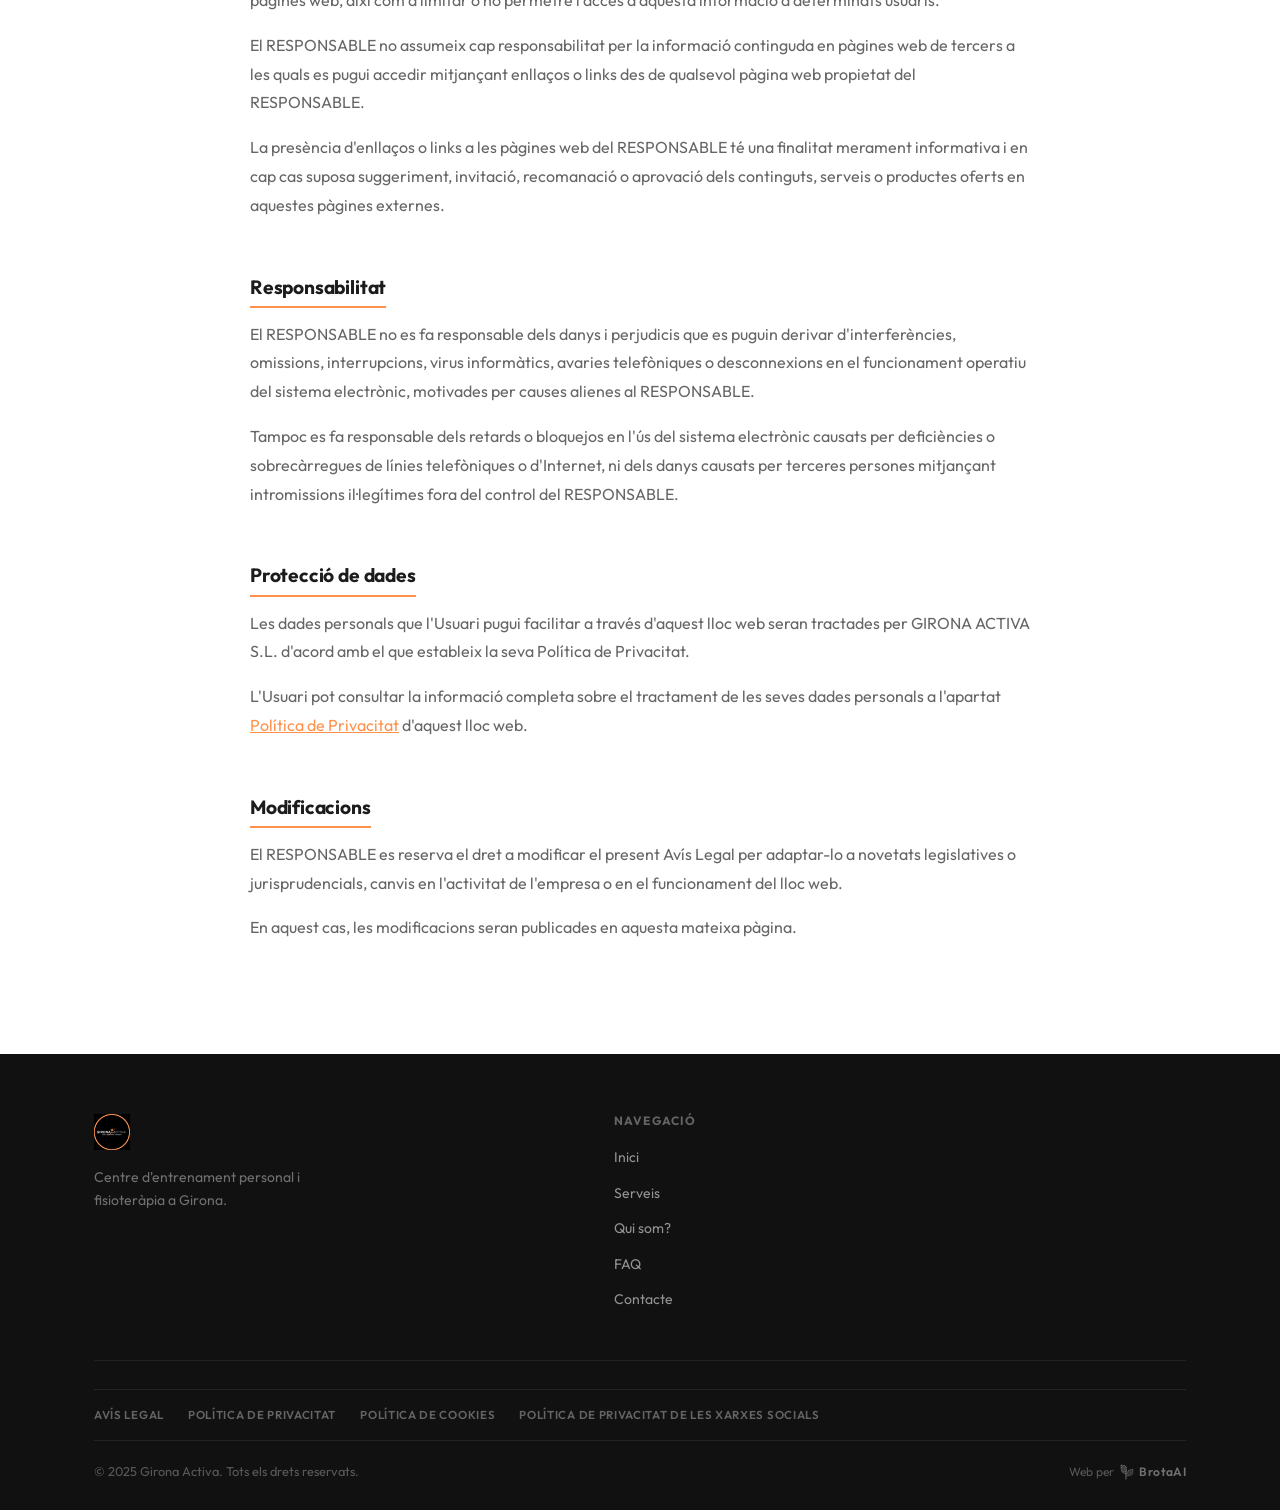
==== commit 165bae84: "feat: crèdit BrotaAI al footer de totes les pàgines Co-Authored-By: Claude Sonnet 4.6 <noreply@anthr" ====
--- a/avis-legal.html
+++ b/avis-legal.html
@@ -116,6 +116,13 @@
       </div>
       <div class="footer__bottom">
         <span class="footer__copy">© 2025 Girona Activa. Tots els drets reservats.</span>
+        <div class="footer__credit">
+          <span>Web per</span>
+          <a href="https://brota-ai.com/" target="_blank" rel="noopener noreferrer">
+            <img src="images/logo-brota-ai.svg" alt="BrotaAI" />
+            BrotaAI
+          </a>
+        </div>
       </div>
     </div>
   </footer>
--- a/styles.css
+++ b/styles.css
@@ -592,3 +592,33 @@
   cursor: pointer;
 }
 .form-check label a { color: var(--orange); text-decoration: underline; }
+
+/* ===== FOOTER CREDIT ===== */
+.footer__credit {
+  display: flex;
+  align-items: center;
+  gap: 6px;
+  font-size: 0.75rem;
+  color: rgba(255,255,255,0.3);
+}
+.footer__credit a {
+  display: flex;
+  align-items: center;
+  gap: 5px;
+  color: rgba(255,255,255,0.4);
+  font-weight: 600;
+  letter-spacing: 0.03em;
+  transition: color var(--transition);
+}
+.footer__credit a:hover { color: var(--orange); }
+.footer__credit img {
+  height: 16px;
+  width: auto;
+  filter: brightness(0) invert(1);
+  opacity: 0.4;
+  transition: opacity var(--transition), filter var(--transition);
+}
+.footer__credit a:hover img {
+  filter: none;
+  opacity: 1;
+}
